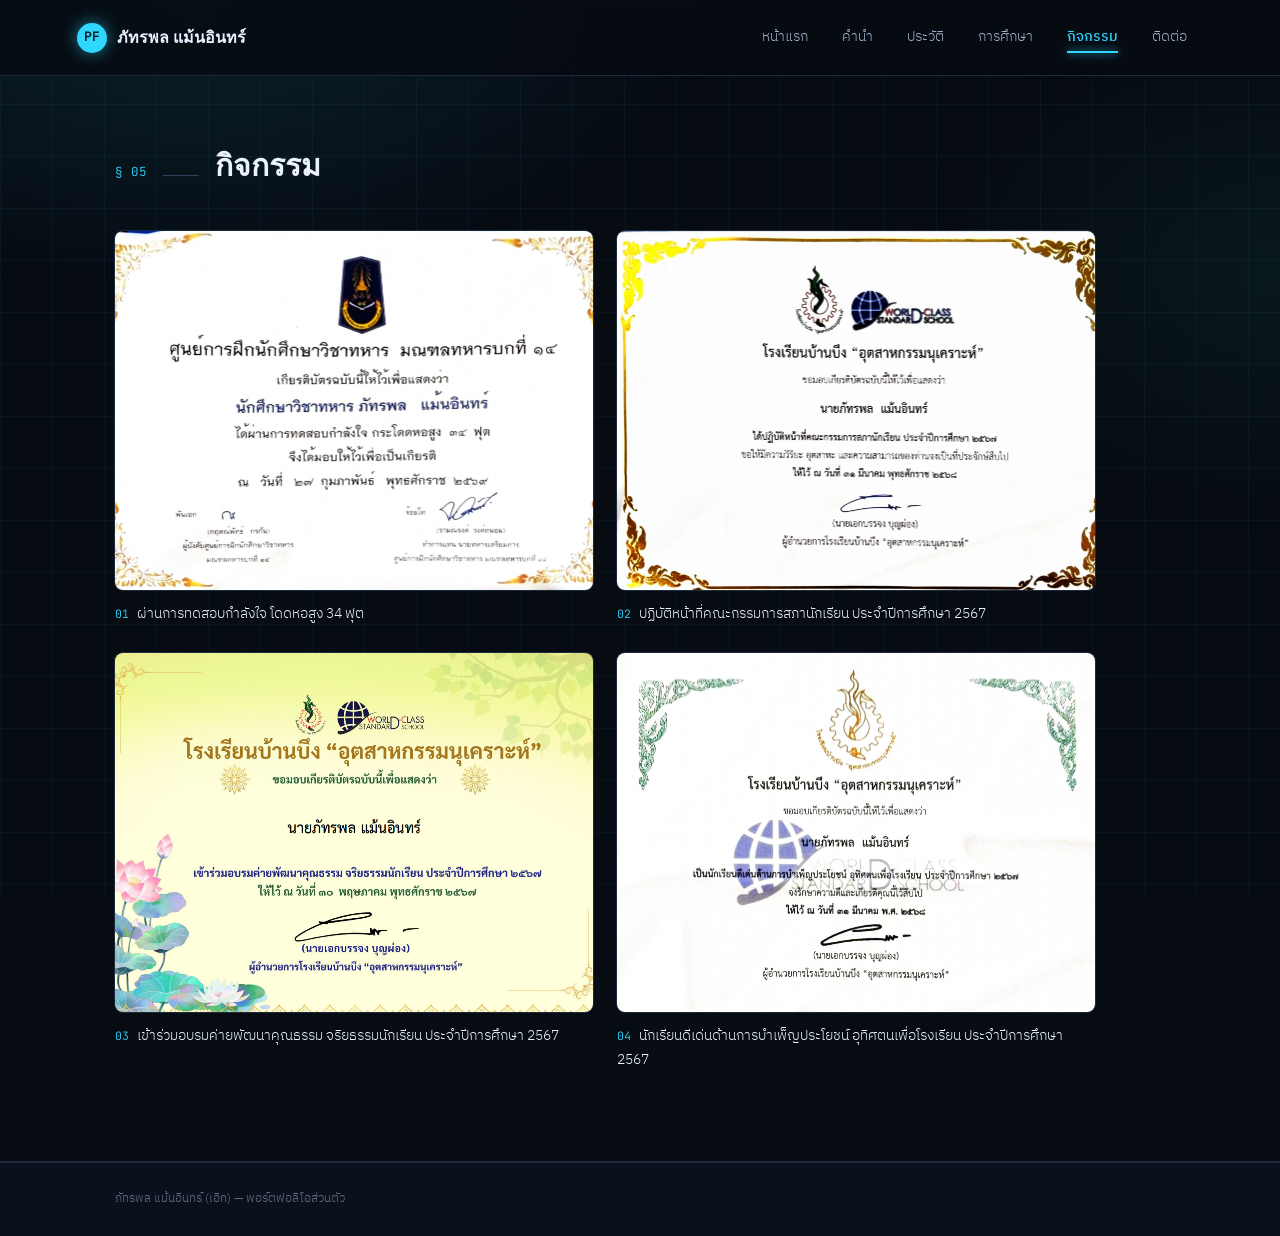
==== activities.html @ e52b48db "Add files via upload" ====
<!DOCTYPE html>
<html lang="th">
<head>
<meta charset="UTF-8">
<meta name="viewport" content="width=device-width, initial-scale=1.0">
<title>กิจกรรม | ภัทรพล แม้นอินทร์</title>
<link rel="preconnect" href="https://fonts.googleapis.com">
<link rel="preconnect" href="https://fonts.gstatic.com" crossorigin>
<link href="https://fonts.googleapis.com/css2?family=Space+Grotesk:wght@400;500;600;700&family=IBM+Plex+Sans+Thai:wght@300;400;500;600;700&family=JetBrains+Mono:wght@400;500&display=swap" rel="stylesheet">
<link rel="stylesheet" href="style.css">
</head>
<body>

<header class="topnav">
  <a href="index.html" class="brand"><span class="rx mono">PF</span>ภัทรพล แม้นอินทร์</a>
  <nav class="links" id="navLinks">
    <a href="index.html">หน้าแรก</a>
    <a href="intro.html">คำนำ</a>
    <a href="profile.html">ประวัติ</a>
    <a href="education.html">การศึกษา</a>
    <a href="activities.html">กิจกรรม</a>
    <a href="contact.html">ติดต่อ</a>
  </nav>
  <button class="nav-toggle" id="navToggle" aria-label="เปิดเมนู"><span></span><span></span><span></span></button>
</header>

<section id="activities">
  <div class="kicker"><span class="code mono">§ 05</span><div class="rule"></div><h2>กิจกรรม</h2></div>
  <div class="act-list">
    <div class="act-item">
      <div class="act-cert" onclick="openLB('imgCert1')"><img id="imgCert1" alt="ใบประกาศกิจกรรมที่ 1" onerror="this.parentElement.style.background='var(--clin-blue-soft)';this.style.display='none';"></div>
      <div class="act-body"><p><span class="n">01</span>ผ่านการทดสอบกำลังใจ โดดหอสูง 34 ฟุต</p></div>
    </div>
    <div class="act-item">
      <div class="act-cert" onclick="openLB('imgCert2')"><img id="imgCert2" alt="ใบประกาศกิจกรรมที่ 2" onerror="this.parentElement.style.background='var(--clin-blue-soft)';this.style.display='none';"></div>
      <div class="act-body"><p><span class="n">02</span>ปฏิบัติหน้าที่คณะกรรมการสภานักเรียน ประจำปีการศึกษา 2567</p></div>
    </div>
    <div class="act-item">
      <div class="act-cert" onclick="openLB('imgCert3')"><img id="imgCert3" alt="ใบประกาศกิจกรรมที่ 3" onerror="this.parentElement.style.background='var(--clin-blue-soft)';this.style.display='none';"></div>
      <div class="act-body"><p><span class="n">03</span>เข้าร่วมอบรมค่ายพัฒนาคุณธรรม จริยธรรมนักเรียน ประจำปีการศึกษา 2567</p></div>
    </div>
    <div class="act-item">
      <div class="act-cert" onclick="openLB('imgCert4')"><img id="imgCert4" alt="ใบประกาศกิจกรรมที่ 4" onerror="this.parentElement.style.background='var(--clin-blue-soft)';this.style.display='none';"></div>
      <div class="act-body"><p><span class="n">04</span>นักเรียนดีเด่นด้านการบำเพ็ญประโยชน์ อุทิศตนเพื่อโรงเรียน ประจำปีการศึกษา 2567</p></div>
    </div>
  </div>
</section>

<footer>ภัทรพล แม้นอินทร์ (เอิท) — พอร์ตฟอลิโอส่วนตัว</footer>

<div class="lightbox" id="lightbox" onclick="closeLB(event)">
  <span class="close" onclick="closeLB(event)">&times;</span>
  <img id="lightboxImg" src="" alt="ใบประกาศขยาย">
</div>

<script src="common.js"></script>
<script>
  applyImage('imgCert1','cert1');
  applyImage('imgCert2','cert2');
  applyImage('imgCert3','cert3');
  applyImage('imgCert4','cert4');
</script>

</body>
</html>
---- style.css ----
:root{
  --bg:#070B12;
  --bg-alt:#0B111C;
  --panel:#0D1420;
  --panel-soft:#101927;
  --ink:#EAF2FF;
  --ink-soft:#9FB2C9;
  --ink-dim:#5D7086;
  --line:#1C2A3D;
  --line-strong:#2C4260;
  --clin-blue:#2FD7FF;
  --clin-blue-dim:#1AA6D6;
  --clin-blue-soft:rgba(47,215,255,0.09);
  --vital:#2CF0B0;
  --vital-soft:rgba(44,240,176,0.08);
  --warn:#FF7A45;
}
*{box-sizing:border-box;margin:0;padding:0;}
html{scroll-behavior:smooth;}
body{
  background:var(--bg);
  color:var(--ink);
  font-family:'IBM Plex Sans Thai','IBM Plex Sans',sans-serif;
  font-weight:300;
  line-height:1.7;
  overflow-x:hidden;
}
h1,h2,h3,.disp{font-family:'Space Grotesk',sans-serif;}
.mono{font-family:'JetBrains Mono',monospace;}

/* circuit-style blueprint grid across the whole page, faint */
body::before{
  content:"";position:fixed;inset:0;z-index:0;pointer-events:none;
  background-image:
    linear-gradient(rgba(47,215,255,0.05) 1px, transparent 1px),
    linear-gradient(90deg, rgba(47,215,255,0.05) 1px, transparent 1px);
  background-size:52px 52px;
}
body::after{
  content:"";position:fixed;inset:0;z-index:0;pointer-events:none;
  background:radial-gradient(ellipse 900px 500px at 15% 0%, rgba(47,215,255,0.10), transparent 60%),
             radial-gradient(ellipse 700px 500px at 100% 30%, rgba(44,240,176,0.06), transparent 55%);
}

.grid-field{
  position:absolute;inset:0;z-index:0;pointer-events:none;
  background-image:
    linear-gradient(rgba(47,215,255,0.10) 1px, transparent 1px),
    linear-gradient(90deg, rgba(47,215,255,0.10) 1px, transparent 1px);
  background-size:56px 56px;
  mask-image:radial-gradient(ellipse 80% 70% at 30% 30%, #000 40%, transparent 90%);
}

header.topnav{
  position:fixed;top:0;left:0;right:0;z-index:100;
  display:flex;align-items:center;justify-content:space-between;
  padding:0 6vw;height:76px;
  background:rgba(7,11,18,0.82);backdrop-filter:blur(10px);
  border-bottom:1px solid var(--line);
}
.brand{display:flex;align-items:center;gap:10px;font-family:'Space Grotesk',sans-serif;font-weight:600;font-size:16px;color:var(--ink);text-decoration:none;}
.brand .rx{
  width:30px;height:30px;border-radius:50%;background:var(--clin-blue);color:#04141B;
  display:flex;align-items:center;justify-content:center;font-size:13px;font-family:'JetBrains Mono',monospace;
  box-shadow:0 0 16px rgba(47,215,255,0.55);
}
nav.links{display:flex;gap:2px;align-items:center;}
nav.links a{
  position:relative;font-size:13.5px;color:var(--ink-soft);text-decoration:none;
  padding:10px 16px;transition:color .2s;
}
nav.links a::after{content:"";position:absolute;left:16px;right:16px;bottom:6px;height:2px;background:var(--clin-blue);box-shadow:0 0 8px var(--clin-blue);transform:scaleX(0);transform-origin:left;transition:transform .25s;}
nav.links a:hover{color:var(--ink);}
nav.links a.active{color:var(--clin-blue);font-weight:500;}
nav.links a.active::after{transform:scaleX(1);}
.nav-toggle{display:none;flex-direction:column;gap:5px;background:none;border:none;cursor:pointer;padding:8px;}
.nav-toggle span{width:22px;height:1.5px;background:var(--ink);}
@media (max-width:820px){
  nav.links{
    position:fixed;top:76px;right:0;left:0;background:var(--panel);
    flex-direction:column;align-items:stretch;border-bottom:1px solid var(--line);
    max-height:0;overflow:hidden;transition:max-height .3s ease;gap:0;
  }
  nav.links.open{max-height:400px;}
  nav.links a{padding:16px 6vw;border-bottom:1px solid var(--line);}
  nav.links a::after{display:none;}
  .nav-toggle{display:flex;}
}

section{
  position:relative;z-index:1;min-height:100vh;
  padding:140px 9vw 90px;
  display:flex;flex-direction:column;justify-content:center;
  border-bottom:1px solid var(--line);
}

.kicker{display:flex;align-items:baseline;gap:16px;margin-bottom:40px;}
.kicker .code{font-size:12.5px;color:var(--clin-blue);font-family:'JetBrains Mono',monospace;}
.kicker .rule{flex:0 0 36px;height:1px;background:var(--line-strong);}
.kicker h2{font-size:clamp(22px,2.4vw,30px);font-weight:600;color:var(--ink);}

/* ---- HOME ---- */
#home{padding-top:120px;overflow:hidden;}
.home-wrap{position:relative;display:grid;grid-template-columns:1.15fr 0.85fr;gap:56px;align-items:center;max-width:1180px;}
.home-copy .eyebrow{font-size:13px;color:var(--clin-blue);letter-spacing:0.04em;margin-bottom:18px;font-family:'JetBrains Mono',monospace;}
.home-copy h1{font-size:clamp(38px,5.2vw,60px);font-weight:600;line-height:1.14;color:var(--ink);}
.home-copy .nick{color:var(--clin-blue);text-shadow:0 0 24px rgba(47,215,255,0.45);}
.home-copy .role{margin-top:20px;font-size:17px;color:var(--ink-soft);font-weight:300;max-width:480px;}
.stat-row{display:flex;gap:0;margin-top:40px;border-top:1px solid var(--line);}
.stat{flex:1;padding:16px 18px 0 0;border-right:1px solid var(--line);}
.stat:last-child{border-right:none;}
.stat .n{font-size:11.5px;color:var(--ink-dim);font-family:'JetBrains Mono',monospace;}
.stat .v{font-size:15px;color:var(--ink);margin-top:4px;font-weight:500;}

.hero-photo{position:relative;width:100%;aspect-ratio:3/4;border-radius:8px;box-shadow:0 0 0 1px var(--line), 0 30px 60px -20px rgba(47,215,255,0.15);}
.hero-photo img{width:100%;height:100%;object-fit:cover;display:block;border-radius:8px;}
.hero-photo .vital-tag{
  position:absolute;bottom:16px;left:16px;background:rgba(9,14,22,0.82);backdrop-filter:blur(6px);
  padding:8px 12px;border-radius:4px;font-size:11px;font-family:'JetBrains Mono',monospace;color:var(--vital);
  display:flex;align-items:center;gap:6px;border:1px solid rgba(44,240,176,0.3);
}
.hero-photo .vital-tag .dot{width:6px;height:6px;border-radius:50%;background:var(--vital);box-shadow:0 0 8px var(--vital);animation:pulse 1.8s ease-in-out infinite;}
@keyframes pulse{0%,100%{opacity:1;}50%{opacity:0.35;}}
.ph-fallback{
  width:100%;height:100%;display:flex;align-items:center;justify-content:center;
  background:var(--panel-soft);color:var(--ink-dim);font-size:12px;font-family:'JetBrains Mono',monospace;
  text-align:center;border-radius:8px;border:1px dashed var(--line-strong);
}

.scroll-cue{margin-top:56px;display:flex;align-items:center;gap:12px;color:var(--ink-dim);font-size:11.5px;font-family:'JetBrains Mono',monospace;}
.scroll-cue .line{width:32px;height:1px;background:var(--line-strong);}

/* ---- INTRO ---- */
#intro{align-items:center;background:var(--bg-alt);}
.intro-wrap{max-width:740px;}
.intro-wrap p{font-size:clamp(17px,1.9vw,20px);color:var(--ink);font-weight:300;line-height:1.9;}
.intro-wrap p .hl{color:var(--clin-blue);font-weight:500;}

/* ---- PROFILE ---- */
.profile-grid{display:grid;grid-template-columns:0.85fr 1.15fr;gap:48px;max-width:1180px;align-items:start;}
.profile-photo{width:100%;aspect-ratio:4/5;margin-bottom:22px;border-radius:8px;box-shadow:0 0 0 1px var(--line);}
.profile-photo img{width:100%;height:100%;object-fit:cover;display:block;border-radius:8px;}

.data-table{width:100%;border-collapse:collapse;}
.data-table tr{border-bottom:1px solid var(--line);}
.data-table tr:last-child{border-bottom:none;}
.data-table td{padding:14px 6px;font-size:14.5px;}
.data-table td:first-child{color:var(--ink-dim);width:36%;font-size:12.5px;font-family:'JetBrains Mono',monospace;}
.data-table td:last-child{color:var(--ink);font-weight:400;}

.sub-block-title{font-size:12px;color:var(--ink-dim);font-family:'JetBrains Mono',monospace;margin:34px 0 14px;}
.hobby-row{display:flex;gap:16px;align-items:center;margin-bottom:22px;}
.hobby-row img{width:120px;height:90px;object-fit:cover;border-radius:6px;flex-shrink:0;box-shadow:0 0 0 1px var(--line);}
.hobby-row .txt p{font-size:14.5px;color:var(--ink);}
.hobby-row .txt .tag{font-size:11px;color:var(--vital);font-family:'JetBrains Mono',monospace;margin-top:3px;}

.trait-row{display:flex;flex-direction:column;border-top:1px solid var(--line);}
.trait-item{display:flex;align-items:center;justify-content:space-between;padding:14px 2px;border-bottom:1px solid var(--line);}
.trait-item p{font-size:14px;color:var(--ink);}
.trait-item .tag{font-size:10.5px;color:var(--clin-blue);font-family:'JetBrains Mono',monospace;}

.goal-strip-full{
  width:100vw;position:relative;left:50%;right:50%;margin-left:-50vw;margin-right:-50vw;
  margin-top:48px;background:var(--vital-soft);border-top:1px solid var(--line);border-bottom:1px solid var(--line);
  padding:36px 9vw;display:flex;align-items:center;gap:26px;flex-wrap:wrap;
}
.goal-strip-full img{width:200px;height:200px;object-fit:contain;flex-shrink:0;filter:drop-shadow(0 0 18px rgba(44,240,176,0.25));}
.goal-strip-full .tag{font-size:11px;color:var(--vital);letter-spacing:0.04em;display:block;margin-bottom:6px;font-family:'JetBrains Mono',monospace;}
.goal-strip-full p{font-size:17px;color:var(--ink);font-weight:500;}
@media (max-width:820px){ .goal-strip-full{flex-direction:column;text-align:center;padding:32px 6vw;} }

/* ---- EDUCATION ---- */
#education{background:var(--bg-alt);}
.timeline{max-width:960px;display:flex;flex-direction:column;}
.tl-item{
  display:grid;grid-template-columns:190px 1fr;gap:32px;padding:36px 24px;
  border:1px solid var(--line);border-radius:10px;align-items:center;
  background:linear-gradient(180deg, var(--panel), var(--panel-soft));
  margin-bottom:22px;position:relative;overflow:hidden;
}
.tl-item:last-child{margin-bottom:0;}
.tl-item::before{
  content:"";position:absolute;top:0;left:0;bottom:0;width:3px;
  background:linear-gradient(180deg, var(--clin-blue), var(--vital));
  box-shadow:0 0 14px rgba(47,215,255,0.5);
}
.tl-logo-wrap{
  width:190px;height:190px;border-radius:8px;background:var(--bg);
  display:flex;align-items:center;justify-content:center;
  box-shadow:inset 0 0 0 1px var(--line-strong), 0 0 30px rgba(47,215,255,0.08);
}
.tl-logo{width:100%;height:100%;object-fit:cover;border-radius:8px;padding:0px;}
.tl-item h3{font-size:24px;font-weight:600;color:var(--ink);line-height:1.35;}
.tl-item .lvl{font-size:13px;color:var(--clin-blue);margin-top:8px;font-family:'JetBrains Mono',monospace;letter-spacing:0.02em;}

/* ---- ACTIVITIES ---- */
.act-list{max-width:980px;display:grid;grid-template-columns:1fr 1fr;gap:28px 24px;}
.act-item{display:flex;flex-direction:column;}
.act-cert{width:100%;aspect-ratio:4/3;overflow:hidden;cursor:pointer;border-radius:8px;margin-bottom:12px;box-shadow:0 0 0 1px var(--line);}
.act-cert img{width:100%;height:100%;object-fit:cover;display:block;transition:transform .35s;}
.act-cert:hover img{transform:scale(1.03);}
.act-body p{font-size:14px;color:var(--ink);}
.act-body .n{font-size:11.5px;color:var(--clin-blue);margin-right:8px;font-family:'JetBrains Mono',monospace;}

.lightbox{position:fixed;inset:0;background:rgba(3,6,10,0.94);z-index:200;display:none;align-items:center;justify-content:center;padding:40px;}
.lightbox.open{display:flex;}
.lightbox img{max-width:90vw;max-height:85vh;border-radius:6px;box-shadow:0 0 60px rgba(47,215,255,0.15);}
.lightbox .close{position:absolute;top:24px;right:32px;color:#fff;font-size:28px;cursor:pointer;font-family:'JetBrains Mono',monospace;line-height:1;}

/* ---- CONTACT ---- */
#contact{align-items:flex-start;background:var(--bg-alt);}
.contact-wrap{max-width:620px;width:100%;}
.contact-row{display:flex;justify-content:space-between;align-items:center;padding:22px 4px;border-bottom:1px solid var(--line);}
.contact-row:last-child{border-bottom:none;}
.contact-row .label{font-size:12px;color:var(--ink-dim);font-family:'JetBrains Mono',monospace;}
.contact-row .val{font-size:16px;color:var(--ink);}
.contact-row a{color:var(--ink);text-decoration:none;border-bottom:1px solid var(--line);}
.contact-row a:hover{color:var(--clin-blue);border-color:var(--clin-blue);}
footer{position:relative;z-index:1;padding:26px 9vw;font-size:12px;color:var(--ink-dim);border-top:1px solid var(--line);background:var(--bg-alt);}

@media (max-width:820px){
  section{padding:110px 6vw 70px;}
  #home{padding-top:104px;}
  .home-wrap{grid-template-columns:1fr;gap:32px;}
  .hero-photo{max-width:280px;}
  .profile-grid{grid-template-columns:1fr;}
  .act-list{grid-template-columns:1fr;}
  .contact-row{flex-direction:column;align-items:flex-start;gap:6px;}
  .tl-item{grid-template-columns:1fr;gap:18px;text-align:center;justify-items:center;padding:28px 18px;}
  .tl-logo-wrap{width:150px;height:150px; object-fit:cover; margin:0;}
  .tl-item h3{font-size:20px;}
}
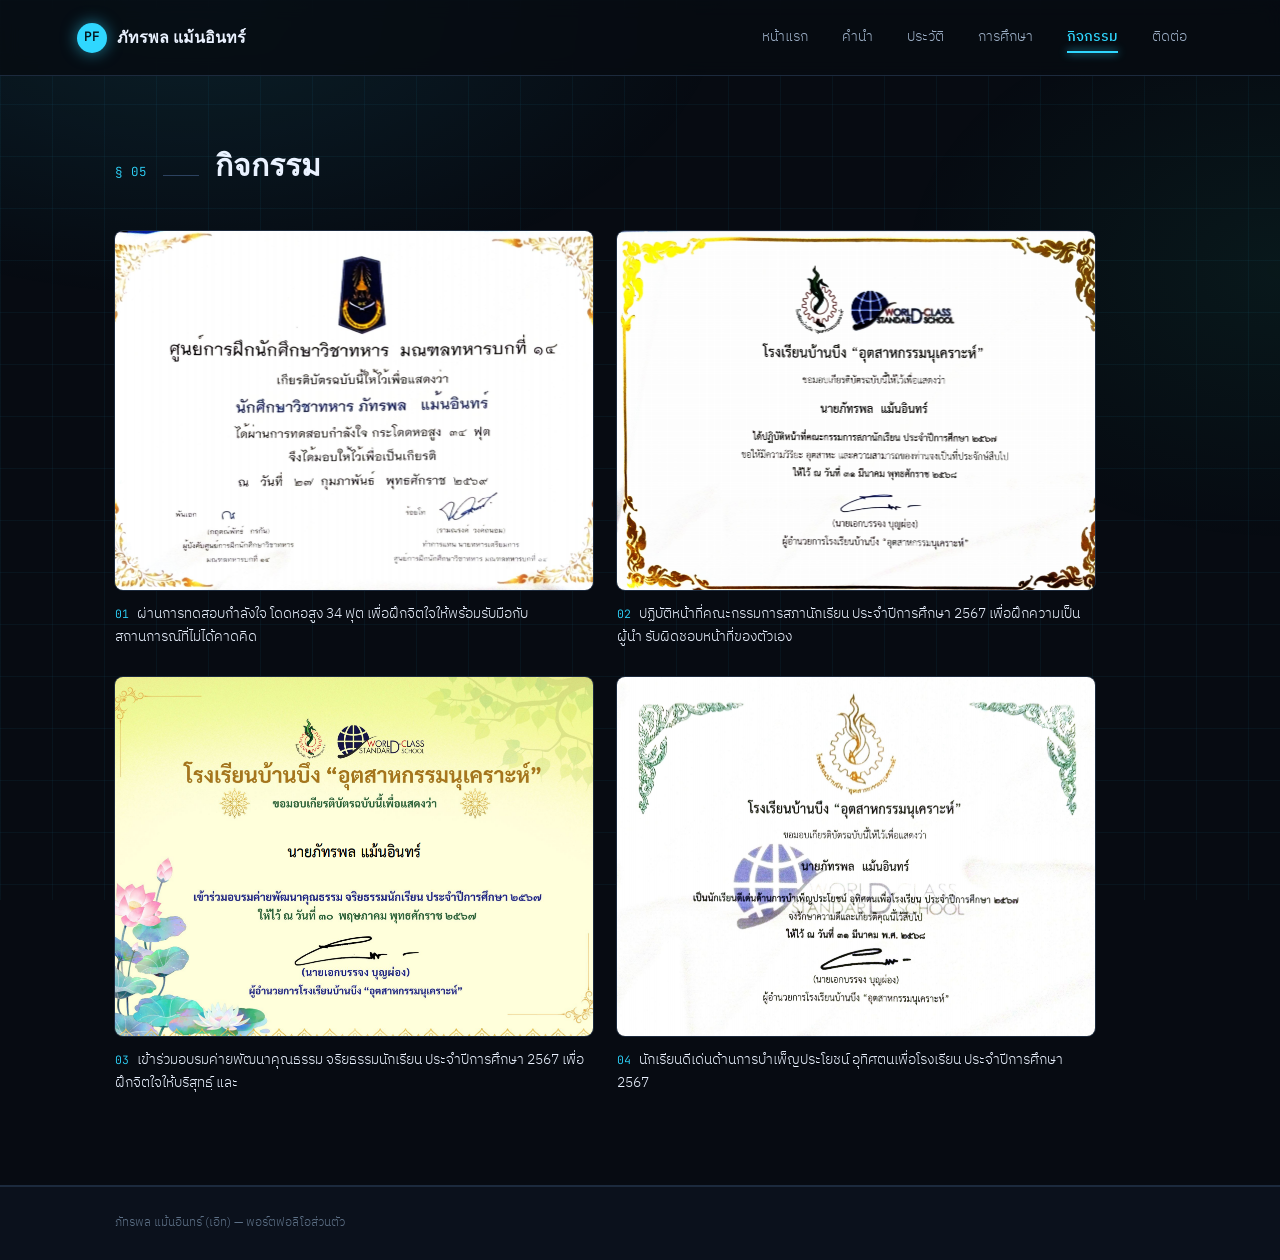
==== commit 8cf21d84: "Update activities.html" ====
--- a/activities.html
+++ b/activities.html
@@ -29,15 +29,15 @@
   <div class="act-list">
     <div class="act-item">
       <div class="act-cert" onclick="openLB('imgCert1')"><img id="imgCert1" alt="ใบประกาศกิจกรรมที่ 1" onerror="this.parentElement.style.background='var(--clin-blue-soft)';this.style.display='none';"></div>
-      <div class="act-body"><p><span class="n">01</span>ผ่านการทดสอบกำลังใจ โดดหอสูง 34 ฟุต</p></div>
+      <div class="act-body"><p><span class="n">01</span>ผ่านการทดสอบกำลังใจ โดดหอสูง 34 ฟุต เพื่อฝึกจิตใจให้พร้อมรับมือกับสถานการณ์ที่ไม่ได้คาดคิด</p></div>
     </div>
     <div class="act-item">
       <div class="act-cert" onclick="openLB('imgCert2')"><img id="imgCert2" alt="ใบประกาศกิจกรรมที่ 2" onerror="this.parentElement.style.background='var(--clin-blue-soft)';this.style.display='none';"></div>
-      <div class="act-body"><p><span class="n">02</span>ปฏิบัติหน้าที่คณะกรรมการสภานักเรียน ประจำปีการศึกษา 2567</p></div>
+      <div class="act-body"><p><span class="n">02</span>ปฏิบัติหน้าที่คณะกรรมการสภานักเรียน ประจำปีการศึกษา 2567 เพื่อฝึกความเป็นผู้นำ รับผิดชอบหน้าที่ของตัวเอง</p></div>
     </div>
     <div class="act-item">
       <div class="act-cert" onclick="openLB('imgCert3')"><img id="imgCert3" alt="ใบประกาศกิจกรรมที่ 3" onerror="this.parentElement.style.background='var(--clin-blue-soft)';this.style.display='none';"></div>
-      <div class="act-body"><p><span class="n">03</span>เข้าร่วมอบรมค่ายพัฒนาคุณธรรม จริยธรรมนักเรียน ประจำปีการศึกษา 2567</p></div>
+      <div class="act-body"><p><span class="n">03</span>เข้าร่วมอบรมค่ายพัฒนาคุณธรรม จริยธรรมนักเรียน ประจำปีการศึกษา 2567 เพื่อฝึกจิตใจให้บริสุทธฺ์ และ</p></div>
     </div>
     <div class="act-item">
       <div class="act-cert" onclick="openLB('imgCert4')"><img id="imgCert4" alt="ใบประกาศกิจกรรมที่ 4" onerror="this.parentElement.style.background='var(--clin-blue-soft)';this.style.display='none';"></div>
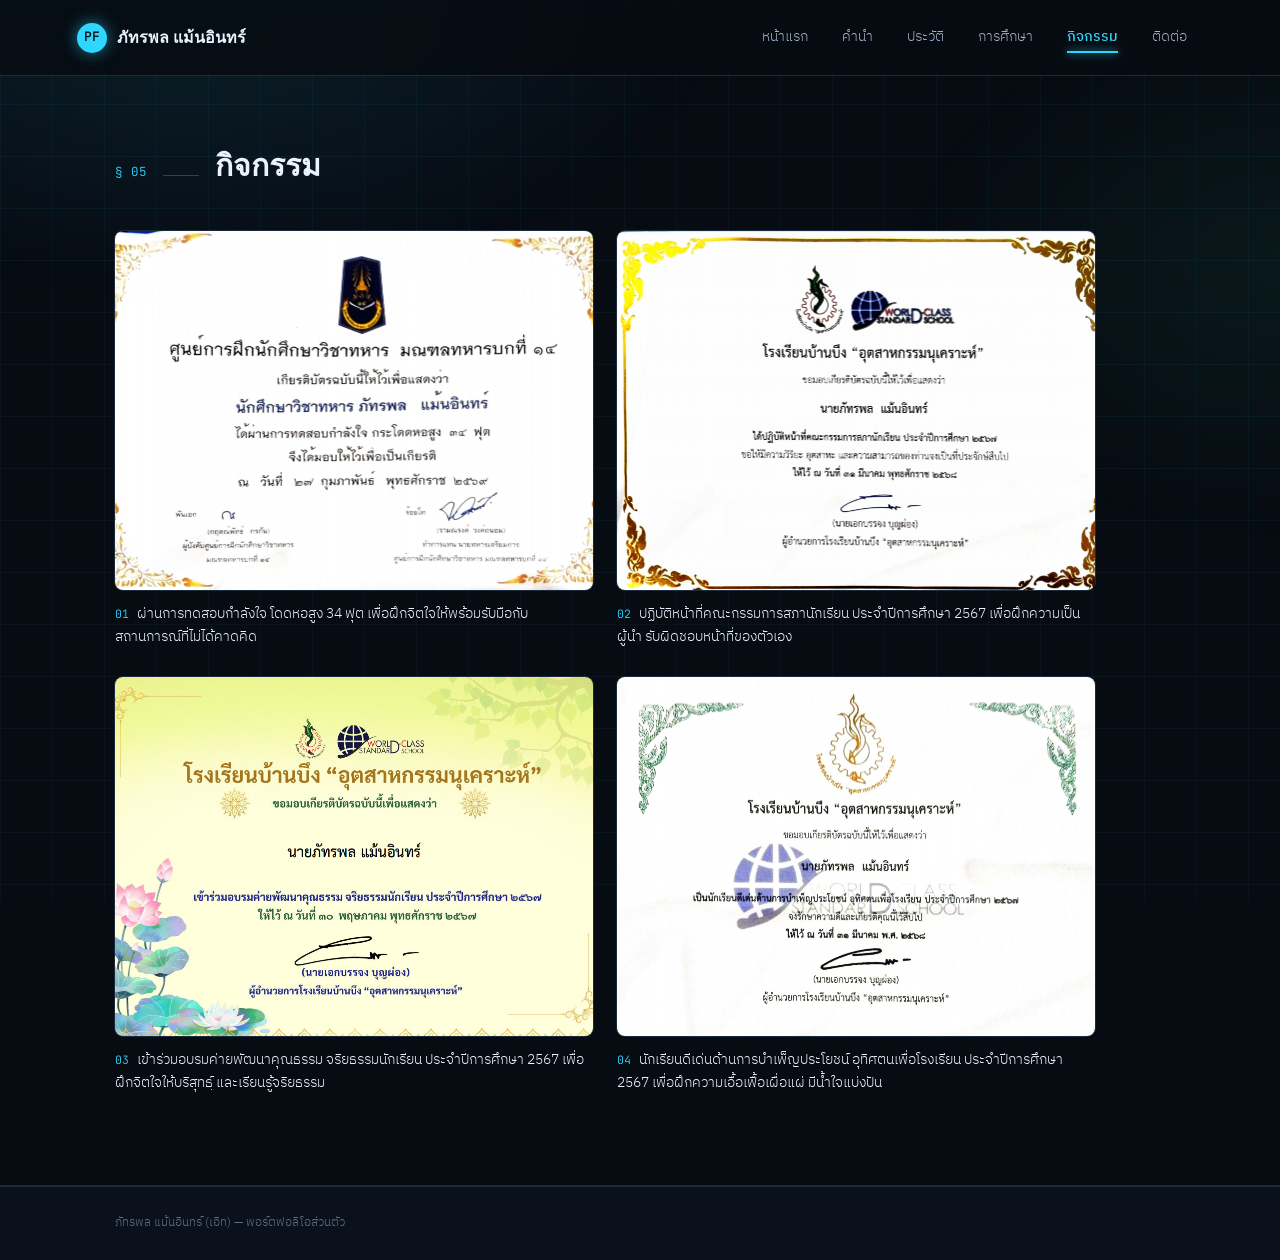
==== commit 62a46acb: "Enhance activity descriptions for clarity" ====
--- a/activities.html
+++ b/activities.html
@@ -37,11 +37,11 @@
     </div>
     <div class="act-item">
       <div class="act-cert" onclick="openLB('imgCert3')"><img id="imgCert3" alt="ใบประกาศกิจกรรมที่ 3" onerror="this.parentElement.style.background='var(--clin-blue-soft)';this.style.display='none';"></div>
-      <div class="act-body"><p><span class="n">03</span>เข้าร่วมอบรมค่ายพัฒนาคุณธรรม จริยธรรมนักเรียน ประจำปีการศึกษา 2567 เพื่อฝึกจิตใจให้บริสุทธฺ์ และ</p></div>
+      <div class="act-body"><p><span class="n">03</span>เข้าร่วมอบรมค่ายพัฒนาคุณธรรม จริยธรรมนักเรียน ประจำปีการศึกษา 2567 เพื่อฝึกจิตใจให้บริสุทธฺ์ และเรียนรู้จริยธรรม</p></div>
     </div>
     <div class="act-item">
       <div class="act-cert" onclick="openLB('imgCert4')"><img id="imgCert4" alt="ใบประกาศกิจกรรมที่ 4" onerror="this.parentElement.style.background='var(--clin-blue-soft)';this.style.display='none';"></div>
-      <div class="act-body"><p><span class="n">04</span>นักเรียนดีเด่นด้านการบำเพ็ญประโยชน์ อุทิศตนเพื่อโรงเรียน ประจำปีการศึกษา 2567</p></div>
+      <div class="act-body"><p><span class="n">04</span>นักเรียนดีเด่นด้านการบำเพ็ญประโยชน์ อุทิศตนเพื่อโรงเรียน ประจำปีการศึกษา 2567 เพื่อฝึกความเอื้อเฟื้อเผื่อแผ่ มีน้ำใจแบ่งปัน</p></div>
     </div>
   </div>
 </section>
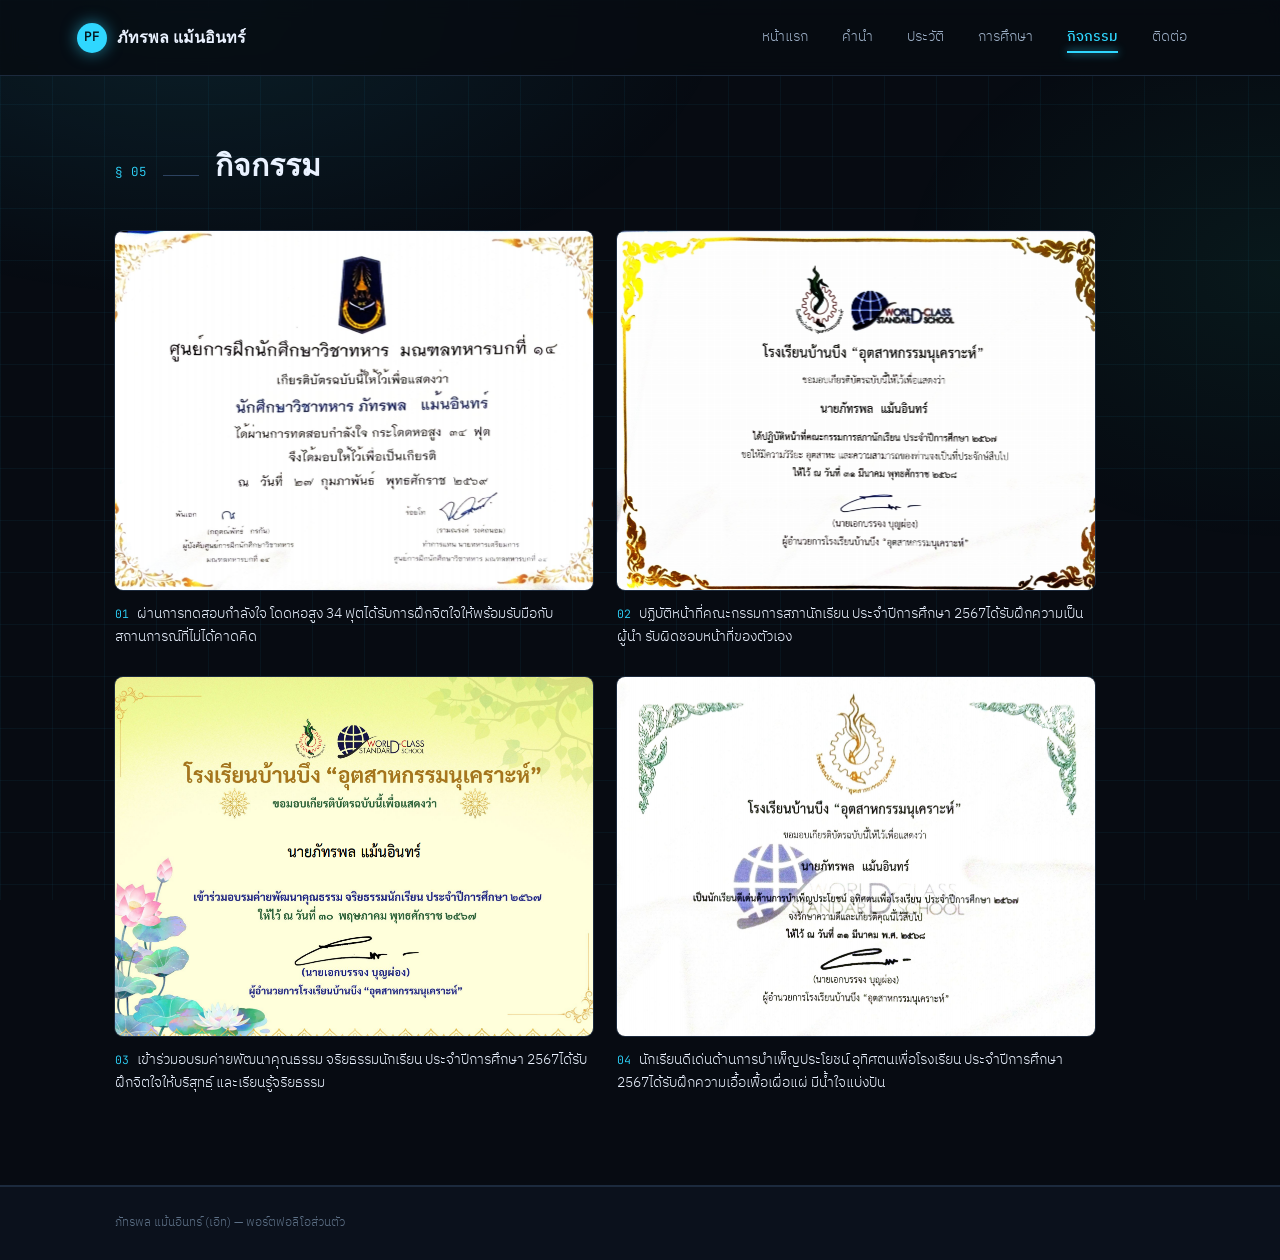
==== commit 2f721b21: "Refactor activities section layout and content" ====
--- a/activities.html
+++ b/activities.html
@@ -26,22 +26,27 @@
 
 <section id="activities">
   <div class="kicker"><span class="code mono">§ 05</span><div class="rule"></div><h2>กิจกรรม</h2></div>
-  <div class="act-list">
-    <div class="act-item">
-      <div class="act-cert" onclick="openLB('imgCert1')"><img id="imgCert1" alt="ใบประกาศกิจกรรมที่ 1" onerror="this.parentElement.style.background='var(--clin-blue-soft)';this.style.display='none';"></div>
-      <div class="act-body"><p><span class="n">01</span>ผ่านการทดสอบกำลังใจ โดดหอสูง 34 ฟุต เพื่อฝึกจิตใจให้พร้อมรับมือกับสถานการณ์ที่ไม่ได้คาดคิด</p></div>
+  <div class="activities-layout">
+    <div class="act-list">
+      <div class="act-item">
+        <div class="act-cert" onclick="openLB('imgCert1')"><img id="imgCert1" alt="ใบประกาศกิจกรรมที่ 1" onerror="this.parentElement.style.background='var(--clin-blue-soft)';this.style.display='none';"></div>
+        <div class="act-body"><p><span class="n">01</span>ผ่านการทดสอบกำลังใจ โดดหอสูง 34 ฟุต<span class="act-sub">ได้รับการฝึกจิตใจให้พร้อมรับมือกับสถานการณ์ที่ไม่ได้คาดคิด</span></p></div>
+      </div>
+      <div class="act-item">
+        <div class="act-cert" onclick="openLB('imgCert2')"><img id="imgCert2" alt="ใบประกาศกิจกรรมที่ 2" onerror="this.parentElement.style.background='var(--clin-blue-soft)';this.style.display='none';"></div>
+        <div class="act-body"><p><span class="n">02</span>ปฏิบัติหน้าที่คณะกรรมการสภานักเรียน ประจำปีการศึกษา 2567<span class="act-sub">ได้รับฝึกความเป็นผู้นำ รับผิดชอบหน้าที่ของตัวเอง</span></p></div>
+      </div>
+      <div class="act-item">
+        <div class="act-cert" onclick="openLB('imgCert3')"><img id="imgCert3" alt="ใบประกาศกิจกรรมที่ 3" onerror="this.parentElement.style.background='var(--clin-blue-soft)';this.style.display='none';"></div>
+        <div class="act-body"><p><span class="n">03</span>เข้าร่วมอบรมค่ายพัฒนาคุณธรรม จริยธรรมนักเรียน ประจำปีการศึกษา 2567<span class="act-sub">ได้รับฝึกจิตใจให้บริสุทธฺ์ และเรียนรู้จริยธรรม</span></p></div>
+      </div>
+      <div class="act-item">
+        <div class="act-cert" onclick="openLB('imgCert4')"><img id="imgCert4" alt="ใบประกาศกิจกรรมที่ 4" onerror="this.parentElement.style.background='var(--clin-blue-soft)';this.style.display='none';"></div>
+        <div class="act-body"><p><span class="n">04</span>นักเรียนดีเด่นด้านการบำเพ็ญประโยชน์ อุทิศตนเพื่อโรงเรียน ประจำปีการศึกษา 2567<span class="act-sub">ได้รับฝึกความเอื้อเฟื้อเผื่อแผ่ มีน้ำใจแบ่งปัน</span></p></div>
+      </div>
     </div>
-    <div class="act-item">
-      <div class="act-cert" onclick="openLB('imgCert2')"><img id="imgCert2" alt="ใบประกาศกิจกรรมที่ 2" onerror="this.parentElement.style.background='var(--clin-blue-soft)';this.style.display='none';"></div>
-      <div class="act-body"><p><span class="n">02</span>ปฏิบัติหน้าที่คณะกรรมการสภานักเรียน ประจำปีการศึกษา 2567 เพื่อฝึกความเป็นผู้นำ รับผิดชอบหน้าที่ของตัวเอง</p></div>
-    </div>
-    <div class="act-item">
-      <div class="act-cert" onclick="openLB('imgCert3')"><img id="imgCert3" alt="ใบประกาศกิจกรรมที่ 3" onerror="this.parentElement.style.background='var(--clin-blue-soft)';this.style.display='none';"></div>
-      <div class="act-body"><p><span class="n">03</span>เข้าร่วมอบรมค่ายพัฒนาคุณธรรม จริยธรรมนักเรียน ประจำปีการศึกษา 2567 เพื่อฝึกจิตใจให้บริสุทธฺ์ และเรียนรู้จริยธรรม</p></div>
-    </div>
-    <div class="act-item">
-      <div class="act-cert" onclick="openLB('imgCert4')"><img id="imgCert4" alt="ใบประกาศกิจกรรมที่ 4" onerror="this.parentElement.style.background='var(--clin-blue-soft)';this.style.display='none';"></div>
-      <div class="act-body"><p><span class="n">04</span>นักเรียนดีเด่นด้านการบำเพ็ญประโยชน์ อุทิศตนเพื่อโรงเรียน ประจำปีการศึกษา 2567 เพื่อฝึกความเอื้อเฟื้อเผื่อแผ่ มีน้ำใจแบ่งปัน</p></div>
+    <div class="act-side-photo">
+      <img src="son.jpg" alt="ภาพกิจกรรมสภานักเรียน" onerror="this.parentElement.style.background='var(--clin-blue-soft)';this.style.display='none';">
     </div>
   </div>
 </section>
